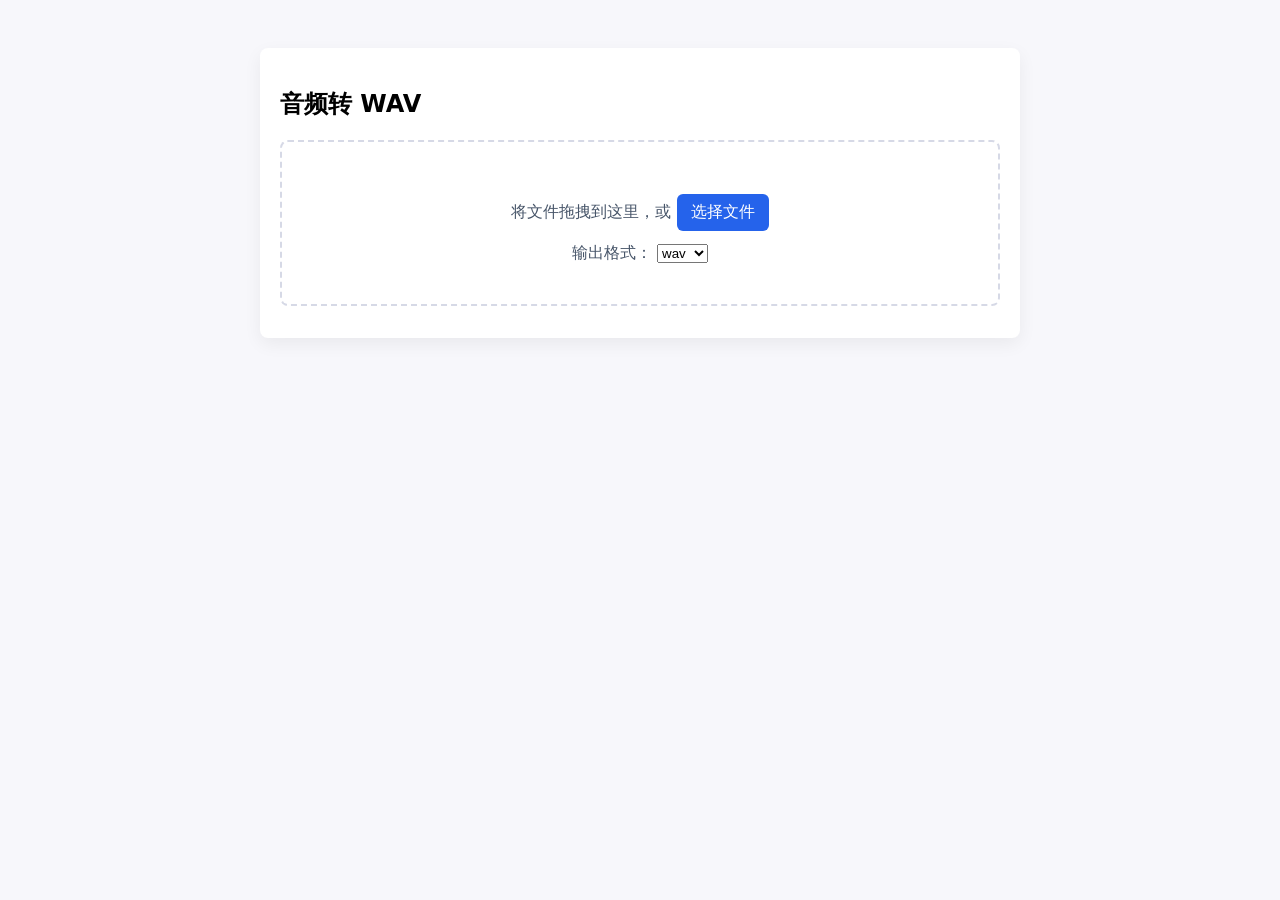
==== static/index.html @ f7c94ab6 "更新" ====
<!doctype html>
<html lang="zh-CN">

<head>
    <meta charset="utf-8" />
    <meta name="viewport" content="width=device-width,initial-scale=1" />
    <title>Audio → WAV</title>
    <style>
        body {
            font-family: system-ui, -apple-system, Segoe UI, Roboto, 'Helvetica Neue', Arial;
            margin: 0;
            padding: 24px;
            background: #f7f7fb
        }

        .card {
            max-width: 720px;
            margin: 24px auto;
            padding: 20px;
            background: #fff;
            border-radius: 8px;
            box-shadow: 0 6px 18px rgba(0, 0, 0, 0.06)
        }

        .drop {
            border: 2px dashed #d6d9e6;
            padding: 40px;
            text-align: center;
            border-radius: 8px;
            color: #475569
        }

        input[type=file] {
            display: none
        }

        .btn {
            display: inline-block;
            margin-top: 12px;
            padding: 8px 14px;
            background: #2563eb;
            color: #fff;
            border-radius: 6px;
            text-decoration: none;
            cursor: pointer;
            transition: background 0.2s;
        }

        .btn:hover {
            background: #1e40af;
        }

        progress {
            width: 100%;
            height: 14px;
            border-radius: 6px;
            overflow: hidden;
        }

        progress::-webkit-progress-value {
            background: #2563eb;
        }

        progress::-webkit-progress-bar {
            background: #e2e8f0;
        }

        .meta {
            margin-top: 12px;
            color: #334155
        }

        #status {
            margin-top: 8px;
            font-size: 14px;
            color: #475569;
        }
    </style>
</head>

<body>
    <div class="card">
        <h2>音频转 WAV</h2>
        <div id="drop" class="drop">
            将文件拖拽到这里，或 <label class="btn" for="file">选择文件</label>
            <input id="file" type="file" accept="audio/*" />
            <div style="margin-top:12px">
                <label for="format">输出格式：</label>
                <select id="format">
                    <option value="wav">wav</option>
                    <option value="mp3">mp3</option>
                    <option value="ogg">ogg</option>
                    <option value="flac">flac</option>
                    <option value="m4a">m4a</option>
                    <option value="aac">aac</option>
                    <option value="opus">opus</option>
                </select>
            </div>
        </div>

        <div class="meta" id="meta"></div>
        <div id="progressWrap" style="display:none;margin-top:12px">
            <progress id="progress" value="0" max="100"></progress>
            <div id="status"></div>
        </div>
    </div>

    <script>
        const drop = document.getElementById('drop')
        const fileInput = document.getElementById('file')
        const meta = document.getElementById('meta')
        const progressWrap = document.getElementById('progressWrap')
        const progress = document.getElementById('progress')
        const status = document.getElementById('status')

            ;['dragenter', 'dragover'].forEach(e => drop.addEventListener(e, ev => { ev.preventDefault(); drop.style.background = '#eef2ff' }))
            ;['dragleave', 'drop'].forEach(e => drop.addEventListener(e, ev => { ev.preventDefault(); drop.style.background = '' }))
        drop.addEventListener('drop', ev => { const f = ev.dataTransfer.files[0]; if (f) uploadFile(f) })
        fileInput.addEventListener('change', e => { const f = e.target.files[0]; if (f) uploadFile(f) })

        function uploadFile(file) {
            // 前端校验
            if (!file.type.startsWith("audio/")) {
                status.textContent = "请选择音频文件"
                return
            }
            if (file.size > 20 * 1024 * 1024) {
                status.textContent = "文件超过 20MB 限制"
                return
            }

            meta.textContent = `文件: ${file.name} · 大小: ${Math.round(file.size / 1024)} KB`
            progressWrap.style.display = 'block'
            progress.value = 0
            status.textContent = '上传中...'

            const xhr = new XMLHttpRequest()
            xhr.open('POST', '/convert/')
            xhr.responseType = 'blob'

            xhr.upload.onprogress = e => { if (e.lengthComputable) { progress.value = (e.loaded / e.total) * 100 } }

            xhr.onload = () => {
                if (xhr.status === 200) {
                    status.textContent = '转换完成'
                    const blob = xhr.response
                    const url = URL.createObjectURL(blob)
                    status.innerHTML = `<a href="${url}" download="${file.name.replace(/\.[^/.]+$/, "")}.wav" class="btn">下载文件</a>`
                } else {
                    // 尝试解析错误信息
                    const reader = new FileReader()
                    reader.onload = () => {
                        try {
                            const err = JSON.parse(reader.result)
                            status.textContent = `出错: ${err.detail || xhr.status}`
                        } catch {
                            status.textContent = `出错: ${xhr.status}`
                        }
                    }
                    reader.readAsText(xhr.response)
                }
            }

            xhr.onerror = () => { status.textContent = '请求失败' }

            const fd = new FormData()
            fd.append('file', file)
            const fmt = document.getElementById('format').value || 'wav'
            fd.append('format', fmt)
            xhr.send(fd)
        }
    </script>
</body>

</html>
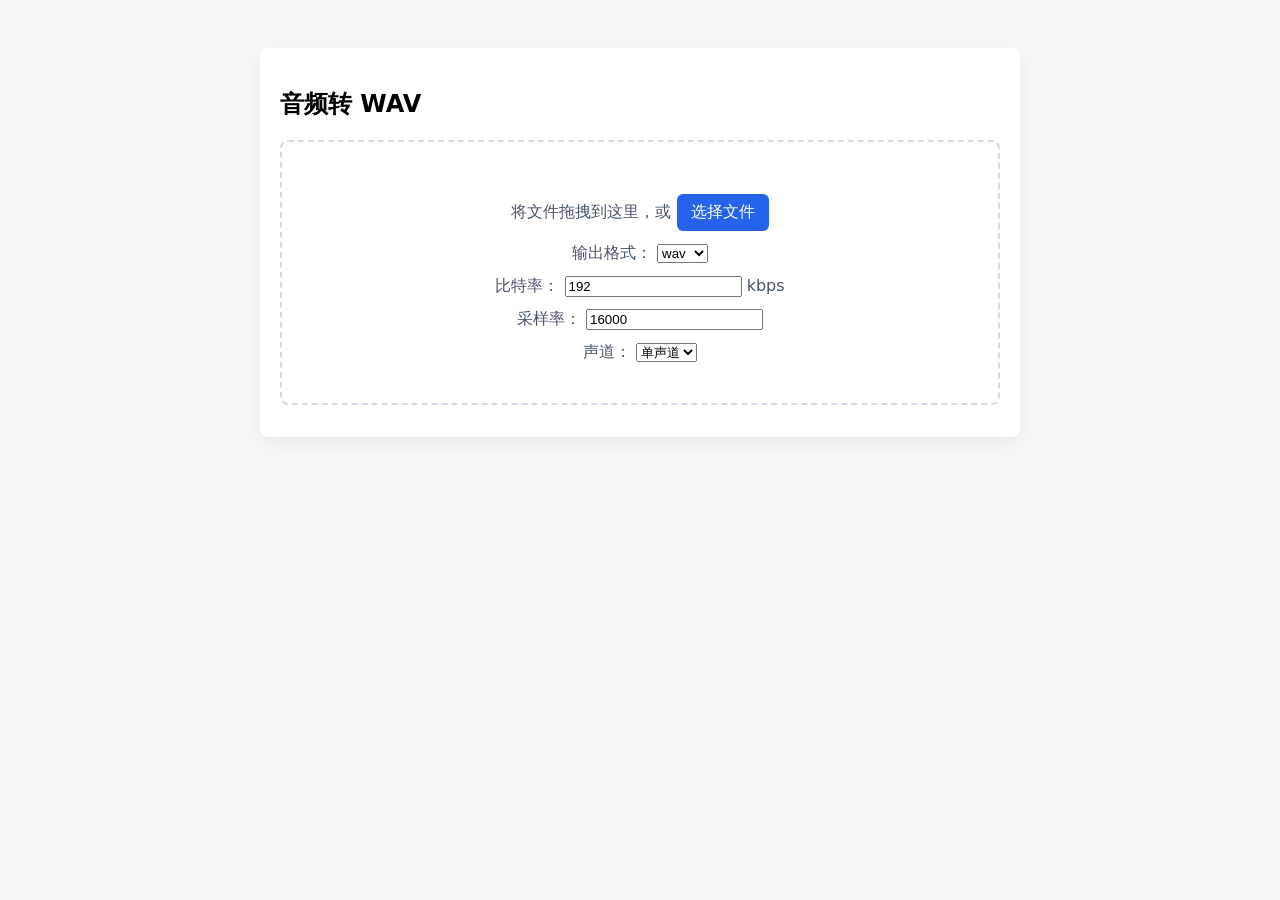
==== commit be668969: "update" ====
--- a/static/index.html
+++ b/static/index.html
@@ -96,6 +96,23 @@
                     <option value="opus">opus</option>
                 </select>
             </div>
+            <div style="margin-top:12px">
+                <label for="bitrate">比特率：</label>
+                <input id="bitrate" type="number" value="192" /> kbps
+            </div>
+            <div style="margin-top:12px">
+                <label for="sample_rate">采样率：</label>
+                <input id="sample_rate" type="number" value="16000" />
+            </div>
+            <div style="margin-top:12px">
+                <label for="channels">声道：</label>
+                <select id="channels">
+                    <option value="1">单声道</option>
+                    <option value="2">双声道</option>
+                </select>
+            </div>
+
+
         </div>
 
         <div class="meta" id="meta"></div>
@@ -117,6 +134,14 @@
             ;['dragleave', 'drop'].forEach(e => drop.addEventListener(e, ev => { ev.preventDefault(); drop.style.background = '' }))
         drop.addEventListener('drop', ev => { const f = ev.dataTransfer.files[0]; if (f) uploadFile(f) })
         fileInput.addEventListener('change', e => { const f = e.target.files[0]; if (f) uploadFile(f) })
+        const fd = new FormData()
+        fd.append('file', file)
+        fd.append('format', fmt)
+        fd.append('bitrate', document.getElementById('bitrate').value + 'k')
+        fd.append('sample_rate', document.getElementById('sample_rate').value)
+        fd.append('channels', document.getElementById('channels').value)
+        xhr.send(fd)
+
 
         function uploadFile(file) {
             // 前端校验
@@ -124,8 +149,8 @@
                 status.textContent = "请选择音频文件"
                 return
             }
-            if (file.size > 20 * 1024 * 1024) {
-                status.textContent = "文件超过 20MB 限制"
+            if (file.size > 40 * 1024 * 1024) {
+                status.textContent = "文件超过 40MB 限制"
                 return
             }
 
@@ -140,12 +165,13 @@
 
             xhr.upload.onprogress = e => { if (e.lengthComputable) { progress.value = (e.loaded / e.total) * 100 } }
 
+            const fmt = document.getElementById('format').value || 'wav'
             xhr.onload = () => {
                 if (xhr.status === 200) {
                     status.textContent = '转换完成'
                     const blob = xhr.response
                     const url = URL.createObjectURL(blob)
-                    status.innerHTML = `<a href="${url}" download="${file.name.replace(/\.[^/.]+$/, "")}.wav" class="btn">下载文件</a>`
+                    status.innerHTML = `<a href="${url}" download="${file.name.replace(/\.[^/.]+$/, "")}.${fmt}" class="btn">下载文件</a>`
                 } else {
                     // 尝试解析错误信息
                     const reader = new FileReader()
@@ -165,7 +191,6 @@
 
             const fd = new FormData()
             fd.append('file', file)
-            const fmt = document.getElementById('format').value || 'wav'
             fd.append('format', fmt)
             xhr.send(fd)
         }
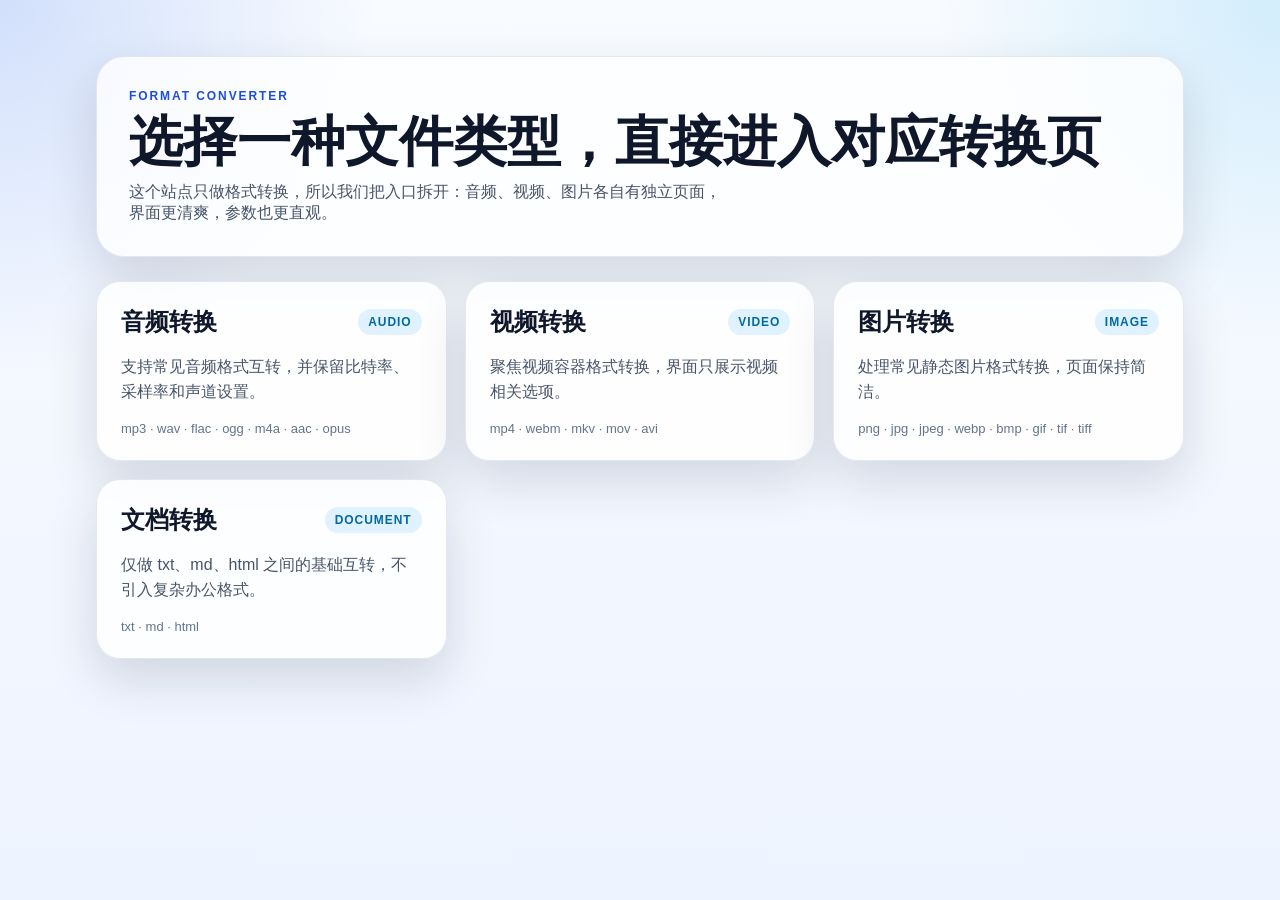
==== commit 5a466b26: "update" ====
--- a/static/index.html
+++ b/static/index.html
@@ -2,199 +2,63 @@
 <html lang="zh-CN">
 
 <head>
-    <meta charset="utf-8" />
-    <meta name="viewport" content="width=device-width,initial-scale=1" />
-    <title>Audio → WAV</title>
-    <style>
-        body {
-            font-family: system-ui, -apple-system, Segoe UI, Roboto, 'Helvetica Neue', Arial;
-            margin: 0;
-            padding: 24px;
-            background: #f7f7fb
-        }
-
-        .card {
-            max-width: 720px;
-            margin: 24px auto;
-            padding: 20px;
-            background: #fff;
-            border-radius: 8px;
-            box-shadow: 0 6px 18px rgba(0, 0, 0, 0.06)
-        }
-
-        .drop {
-            border: 2px dashed #d6d9e6;
-            padding: 40px;
-            text-align: center;
-            border-radius: 8px;
-            color: #475569
-        }
-
-        input[type=file] {
-            display: none
-        }
-
-        .btn {
-            display: inline-block;
-            margin-top: 12px;
-            padding: 8px 14px;
-            background: #2563eb;
-            color: #fff;
-            border-radius: 6px;
-            text-decoration: none;
-            cursor: pointer;
-            transition: background 0.2s;
-        }
-
-        .btn:hover {
-            background: #1e40af;
-        }
-
-        progress {
-            width: 100%;
-            height: 14px;
-            border-radius: 6px;
-            overflow: hidden;
-        }
-
-        progress::-webkit-progress-value {
-            background: #2563eb;
-        }
-
-        progress::-webkit-progress-bar {
-            background: #e2e8f0;
-        }
-
-        .meta {
-            margin-top: 12px;
-            color: #334155
-        }
-
-        #status {
-            margin-top: 8px;
-            font-size: 14px;
-            color: #475569;
-        }
-    </style>
+  <meta charset="utf-8" />
+  <meta name="viewport" content="width=device-width, initial-scale=1" />
+  <title>格式转换站</title>
+  <link rel="icon" href="/static/favicon.ico" />
+  <link rel="stylesheet" href="/static/styles.css" />
 </head>
 
-<body>
-    <div class="card">
-        <h2>音频转 WAV</h2>
-        <div id="drop" class="drop">
-            将文件拖拽到这里，或 <label class="btn" for="file">选择文件</label>
-            <input id="file" type="file" accept="audio/*" />
-            <div style="margin-top:12px">
-                <label for="format">输出格式：</label>
-                <select id="format">
-                    <option value="wav">wav</option>
-                    <option value="mp3">mp3</option>
-                    <option value="ogg">ogg</option>
-                    <option value="flac">flac</option>
-                    <option value="m4a">m4a</option>
-                    <option value="aac">aac</option>
-                    <option value="opus">opus</option>
-                </select>
-            </div>
-            <div style="margin-top:12px">
-                <label for="bitrate">比特率：</label>
-                <input id="bitrate" type="number" value="192" /> kbps
-            </div>
-            <div style="margin-top:12px">
-                <label for="sample_rate">采样率：</label>
-                <input id="sample_rate" type="number" value="16000" />
-            </div>
-            <div style="margin-top:12px">
-                <label for="channels">声道：</label>
-                <select id="channels">
-                    <option value="1">单声道</option>
-                    <option value="2">双声道</option>
-                </select>
-            </div>
+<body class="home-page">
+  <main class="home-shell">
+    <section class="home-hero">
+      <div>
+        <p class="eyebrow">Format Converter</p>
+        <h1>选择一种文件类型，直接进入对应转换页</h1>
+        <p class="home-lead">
+          这个站点只做格式转换，所以我们把入口拆开：音频、视频、图片各自有独立页面，界面更清爽，参数也更直观。
+        </p>
+      </div>
+    </section>
 
+    <section class="home-grid">
+      <a class="home-card" href="/audio">
+        <div class="home-card-top">
+          <h2>音频转换</h2>
+          <span class="home-pill">audio</span>
+        </div>
+        <p>支持常见音频格式互转，并保留比特率、采样率和声道设置。</p>
+        <div class="home-formats">mp3 · wav · flac · ogg · m4a · aac · opus</div>
+      </a>
 
+      <a class="home-card" href="/video">
+        <div class="home-card-top">
+          <h2>视频转换</h2>
+          <span class="home-pill">video</span>
         </div>
+        <p>聚焦视频容器格式转换，界面只展示视频相关选项。</p>
+        <div class="home-formats">mp4 · webm · mkv · mov · avi</div>
+      </a>
 
-        <div class="meta" id="meta"></div>
-        <div id="progressWrap" style="display:none;margin-top:12px">
-            <progress id="progress" value="0" max="100"></progress>
-            <div id="status"></div>
+      <a class="home-card" href="/image">
+        <div class="home-card-top">
+          <h2>图片转换</h2>
+          <span class="home-pill">image</span>
         </div>
-    </div>
+        <p>处理常见静态图片格式转换，页面保持简洁。</p>
+        <div class="home-formats">png · jpg · jpeg · webp · bmp · gif · tif · tiff</div>
+      </a>
 
-    <script>
-        const drop = document.getElementById('drop')
-        const fileInput = document.getElementById('file')
-        const meta = document.getElementById('meta')
-        const progressWrap = document.getElementById('progressWrap')
-        const progress = document.getElementById('progress')
-        const status = document.getElementById('status')
-
-            ;['dragenter', 'dragover'].forEach(e => drop.addEventListener(e, ev => { ev.preventDefault(); drop.style.background = '#eef2ff' }))
-            ;['dragleave', 'drop'].forEach(e => drop.addEventListener(e, ev => { ev.preventDefault(); drop.style.background = '' }))
-        drop.addEventListener('drop', ev => { const f = ev.dataTransfer.files[0]; if (f) uploadFile(f) })
-        fileInput.addEventListener('change', e => { const f = e.target.files[0]; if (f) uploadFile(f) })
-        const fd = new FormData()
-        fd.append('file', file)
-        fd.append('format', fmt)
-        fd.append('bitrate', document.getElementById('bitrate').value + 'k')
-        fd.append('sample_rate', document.getElementById('sample_rate').value)
-        fd.append('channels', document.getElementById('channels').value)
-        xhr.send(fd)
-
-
-        function uploadFile(file) {
-            // 前端校验
-            if (!file.type.startsWith("audio/")) {
-                status.textContent = "请选择音频文件"
-                return
-            }
-            if (file.size > 40 * 1024 * 1024) {
-                status.textContent = "文件超过 40MB 限制"
-                return
-            }
-
-            meta.textContent = `文件: ${file.name} · 大小: ${Math.round(file.size / 1024)} KB`
-            progressWrap.style.display = 'block'
-            progress.value = 0
-            status.textContent = '上传中...'
-
-            const xhr = new XMLHttpRequest()
-            xhr.open('POST', '/convert/')
-            xhr.responseType = 'blob'
-
-            xhr.upload.onprogress = e => { if (e.lengthComputable) { progress.value = (e.loaded / e.total) * 100 } }
-
-            const fmt = document.getElementById('format').value || 'wav'
-            xhr.onload = () => {
-                if (xhr.status === 200) {
-                    status.textContent = '转换完成'
-                    const blob = xhr.response
-                    const url = URL.createObjectURL(blob)
-                    status.innerHTML = `<a href="${url}" download="${file.name.replace(/\.[^/.]+$/, "")}.${fmt}" class="btn">下载文件</a>`
-                } else {
-                    // 尝试解析错误信息
-                    const reader = new FileReader()
-                    reader.onload = () => {
-                        try {
-                            const err = JSON.parse(reader.result)
-                            status.textContent = `出错: ${err.detail || xhr.status}`
-                        } catch {
-                            status.textContent = `出错: ${xhr.status}`
-                        }
-                    }
-                    reader.readAsText(xhr.response)
-                }
-            }
-
-            xhr.onerror = () => { status.textContent = '请求失败' }
-
-            const fd = new FormData()
-            fd.append('file', file)
-            fd.append('format', fmt)
-            xhr.send(fd)
-        }
-    </script>
+      <a class="home-card" href="/document">
+        <div class="home-card-top">
+          <h2>文档转换</h2>
+          <span class="home-pill">document</span>
+        </div>
+        <p>仅做 txt、md、html 之间的基础互转，不引入复杂办公格式。</p>
+        <div class="home-formats">txt · md · html</div>
+      </a>
+    </section>
+  </main>
 </body>
 
-</html>+</html>
--- a/static/styles.css
+++ b/static/styles.css
@@ -0,0 +1,453 @@
+:root {
+  --bg: #eef2ff;
+  --panel: rgba(255, 255, 255, 0.9);
+  --border: rgba(148, 163, 184, 0.24);
+  --text: #0f172a;
+  --muted: #475569;
+  --primary: #2563eb;
+  --primary-dark: #1d4ed8;
+  --success: #16a34a;
+  --danger: #dc2626;
+  --gray: #64748b;
+  --shadow: 0 20px 50px rgba(15, 23, 42, 0.14);
+}
+
+* {
+  box-sizing: border-box;
+}
+
+body {
+  margin: 0;
+  min-height: 100vh;
+  font-family: Inter, "Segoe UI", Roboto, Arial, sans-serif;
+  color: var(--text);
+  background:
+    radial-gradient(circle at top left, rgba(37, 99, 235, 0.16), transparent 28%),
+    radial-gradient(circle at top right, rgba(59, 130, 246, 0.12), transparent 24%),
+    linear-gradient(180deg, #f8fbff 0%, var(--bg) 100%);
+  padding: 24px;
+}
+
+.shell {
+  max-width: 1120px;
+  margin: 0 auto;
+  display: grid;
+  gap: 20px;
+}
+
+.hero,
+.card {
+  background: var(--panel);
+  border: 1px solid var(--border);
+  border-radius: 24px;
+  box-shadow: var(--shadow);
+  backdrop-filter: blur(18px);
+}
+
+.hero {
+  padding: 28px;
+}
+
+.hero h1 {
+  margin: 0 0 8px;
+  font-size: clamp(28px, 4vw, 44px);
+  line-height: 1.1;
+}
+
+.hero p {
+  margin: 0;
+  color: var(--muted);
+  max-width: 76ch;
+}
+
+.card {
+  padding: 24px;
+}
+
+.drop {
+  border: 2px dashed #bfd0f6;
+  background: rgba(255, 255, 255, 0.55);
+  border-radius: 20px;
+  padding: 26px;
+  text-align: center;
+  transition: 0.2s;
+}
+
+.drop.dragover {
+  border-color: var(--primary);
+  background: rgba(37, 99, 235, 0.08);
+  transform: translateY(-1px);
+}
+
+input[type="file"] {
+  display: none;
+}
+
+.actions {
+  display: flex;
+  flex-wrap: wrap;
+  gap: 12px;
+  justify-content: center;
+  align-items: center;
+}
+
+.btn {
+  display: inline-flex;
+  align-items: center;
+  justify-content: center;
+  border: 0;
+  border-radius: 14px;
+  padding: 12px 18px;
+  background: var(--primary);
+  color: #fff;
+  text-decoration: none;
+  font-weight: 700;
+  cursor: pointer;
+  transition: 0.15s;
+}
+
+.btn:hover {
+  background: var(--primary-dark);
+  transform: translateY(-1px);
+}
+
+.btn.secondary {
+  background: #e2e8f0;
+  color: var(--text);
+}
+
+.btn.secondary:hover {
+  background: #cbd5e1;
+}
+
+.btn:disabled {
+  opacity: 0.6;
+  cursor: not-allowed;
+  transform: none;
+}
+
+.grid {
+  display: grid;
+  gap: 16px;
+  grid-template-columns: repeat(2, minmax(0, 1fr));
+  margin-top: 20px;
+}
+
+.field {
+  display: grid;
+  gap: 8px;
+}
+
+.field.hidden {
+  display: none;
+}
+
+.eyebrow {
+  margin: 0 0 10px;
+  text-transform: uppercase;
+  letter-spacing: 0.16em;
+  font-size: 12px;
+  font-weight: 800;
+  color: #1d4ed8;
+}
+
+.home-page {
+  background:
+    radial-gradient(circle at top left, rgba(37, 99, 235, 0.18), transparent 24%),
+    radial-gradient(circle at top right, rgba(14, 165, 233, 0.16), transparent 22%),
+    linear-gradient(180deg, #f8fbff 0%, #eef4ff 100%);
+}
+
+.home-shell {
+  max-width: 1120px;
+  margin: 0 auto;
+  padding: 32px 16px 48px;
+  display: grid;
+  gap: 24px;
+}
+
+.home-hero {
+  background: rgba(255, 255, 255, 0.78);
+  border: 1px solid var(--border);
+  border-radius: 28px;
+  box-shadow: var(--shadow);
+  padding: 32px;
+}
+
+.home-hero h1 {
+  margin: 0;
+  font-size: clamp(32px, 5vw, 54px);
+  line-height: 1.05;
+}
+
+.home-lead {
+  margin: 12px 0 0;
+  max-width: 68ch;
+  color: var(--muted);
+}
+
+.home-grid {
+  display: grid;
+  gap: 18px;
+  grid-template-columns: repeat(3, minmax(0, 1fr));
+}
+
+.home-card {
+  display: grid;
+  gap: 16px;
+  padding: 24px;
+  border-radius: 24px;
+  border: 1px solid var(--border);
+  background: rgba(255, 255, 255, 0.86);
+  box-shadow: var(--shadow);
+  text-decoration: none;
+  color: inherit;
+  transition: transform 0.18s ease, border-color 0.18s ease, box-shadow 0.18s ease;
+}
+
+.home-card:hover {
+  transform: translateY(-3px);
+  border-color: rgba(37, 99, 235, 0.38);
+  box-shadow: 0 24px 60px rgba(15, 23, 42, 0.16);
+}
+
+.home-card-top {
+  display: flex;
+  justify-content: space-between;
+  gap: 12px;
+  align-items: center;
+}
+
+.home-card h2 {
+  margin: 0;
+  font-size: 24px;
+}
+
+.home-card p {
+  margin: 0;
+  color: var(--muted);
+  line-height: 1.6;
+}
+
+.home-pill {
+  display: inline-flex;
+  align-items: center;
+  border-radius: 999px;
+  padding: 6px 10px;
+  background: #e0f2fe;
+  color: #0369a1;
+  font-size: 12px;
+  font-weight: 800;
+  text-transform: uppercase;
+  letter-spacing: 0.08em;
+}
+
+.home-formats {
+  font-size: 13px;
+  color: var(--gray);
+}
+
+.converter-page .hero {
+  display: grid;
+  gap: 4px;
+}
+
+.converter-page .hero p:not(.eyebrow) {
+  margin: 0;
+}
+
+@media (max-width: 900px) {
+  .home-grid {
+    grid-template-columns: 1fr;
+  }
+}
+
+label {
+  font-size: 14px;
+  color: var(--muted);
+  font-weight: 600;
+}
+
+select {
+  width: 100%;
+  border: 1px solid #cbd5e1;
+  border-radius: 14px;
+  background: #fff;
+  padding: 12px 14px;
+  font: inherit;
+  color: var(--text);
+}
+
+select:focus {
+  outline: 2px solid rgba(37, 99, 235, 0.18);
+  border-color: var(--primary);
+}
+
+.hint,
+.overall-meta,
+.file-meta,
+.detail {
+  color: var(--muted);
+  font-size: 13px;
+  line-height: 1.4;
+}
+
+.summary {
+  margin-top: 16px;
+  display: flex;
+  flex-wrap: wrap;
+  gap: 8px;
+  min-height: 1.5em;
+}
+
+.chip {
+  display: inline-flex;
+  align-items: center;
+  border-radius: 999px;
+  padding: 5px 10px;
+  background: #eff6ff;
+  color: #1d4ed8;
+  font-size: 12px;
+  font-weight: 700;
+}
+
+.overall {
+  margin-top: 20px;
+  border: 1px solid #dbe4f1;
+  border-radius: 18px;
+  background: rgba(255, 255, 255, 0.7);
+  padding: 16px;
+  display: grid;
+  gap: 10px;
+}
+
+.overall-head {
+  display: flex;
+  justify-content: space-between;
+  gap: 12px;
+  flex-wrap: wrap;
+  align-items: center;
+}
+
+.overall-title {
+  font-weight: 700;
+}
+
+.queue {
+  display: grid;
+  gap: 12px;
+  margin-top: 18px;
+}
+
+.item {
+  border: 1px solid #dbe4f1;
+  border-radius: 18px;
+  background: rgba(255, 255, 255, 0.86);
+  padding: 16px;
+  display: grid;
+  gap: 10px;
+}
+
+.item-head {
+  display: flex;
+  gap: 12px;
+  justify-content: space-between;
+  align-items: flex-start;
+  flex-wrap: wrap;
+}
+
+.file-name {
+  font-weight: 700;
+  word-break: break-all;
+}
+
+.status-line {
+  display: flex;
+  align-items: center;
+  gap: 10px;
+  flex-wrap: wrap;
+}
+
+.status-badge {
+  display: inline-flex;
+  align-items: center;
+  gap: 6px;
+  border-radius: 999px;
+  padding: 5px 10px;
+  font-size: 12px;
+  font-weight: 700;
+}
+
+.status-waiting {
+  background: #f1f5f9;
+  color: #475569;
+}
+
+.status-uploading {
+  background: #dbeafe;
+  color: #1d4ed8;
+}
+
+.status-processing {
+  background: #fef3c7;
+  color: #b45309;
+}
+
+.status-done {
+  background: #dcfce7;
+  color: #15803d;
+}
+
+.status-failed {
+  background: #fee2e2;
+  color: #b91c1c;
+}
+
+.status-expired {
+  background: #e2e8f0;
+  color: #475569;
+}
+
+progress {
+  width: 100%;
+  height: 14px;
+  border: 0;
+  border-radius: 999px;
+  overflow: hidden;
+}
+
+progress::-webkit-progress-bar {
+  background: #e2e8f0;
+}
+
+progress::-webkit-progress-value {
+  background: linear-gradient(90deg, #2563eb, #38bdf8);
+}
+
+.item-actions {
+  display: flex;
+  flex-wrap: wrap;
+  gap: 10px;
+  align-items: center;
+}
+
+.error-text {
+  color: var(--danger);
+  font-size: 13px;
+  line-height: 1.4;
+}
+
+@media (max-width: 760px) {
+  body {
+    padding: 16px;
+  }
+
+  .grid {
+    grid-template-columns: 1fr;
+  }
+
+  .hero,
+  .card {
+    border-radius: 20px;
+  }
+}
